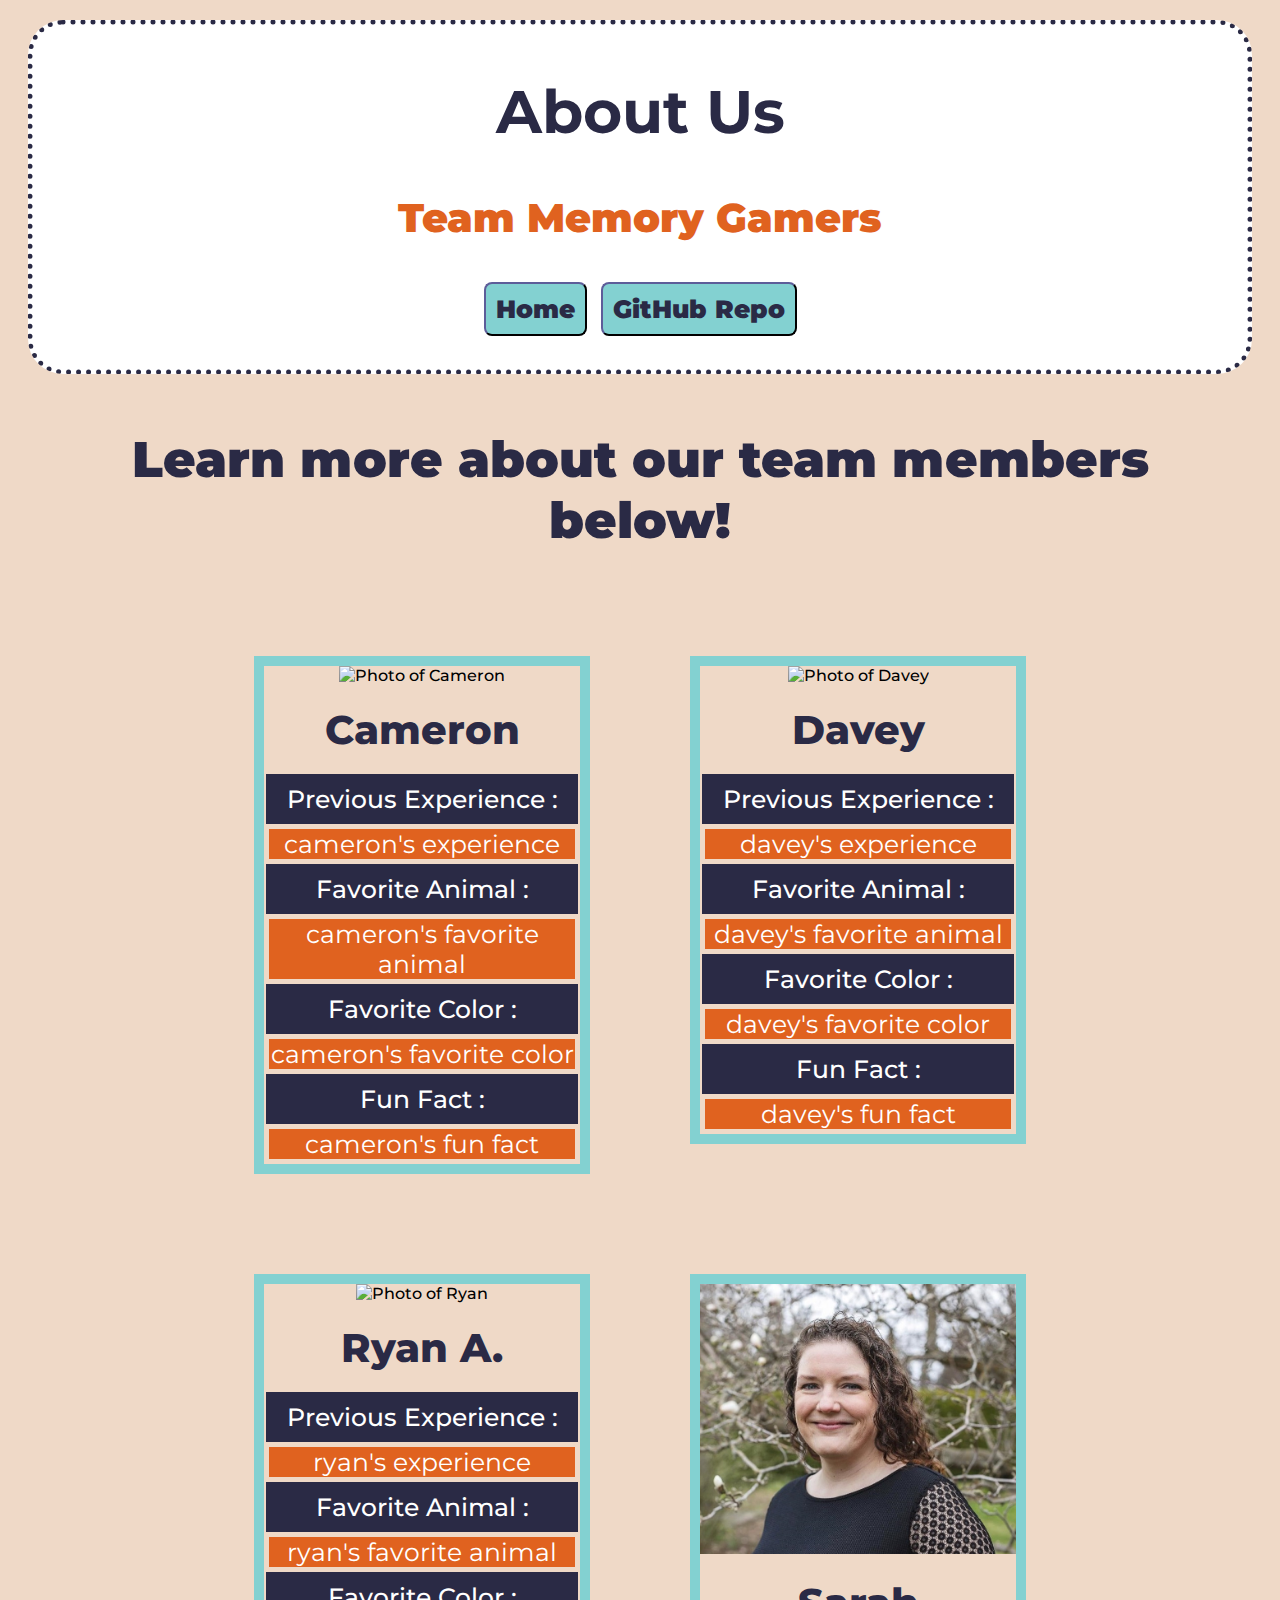
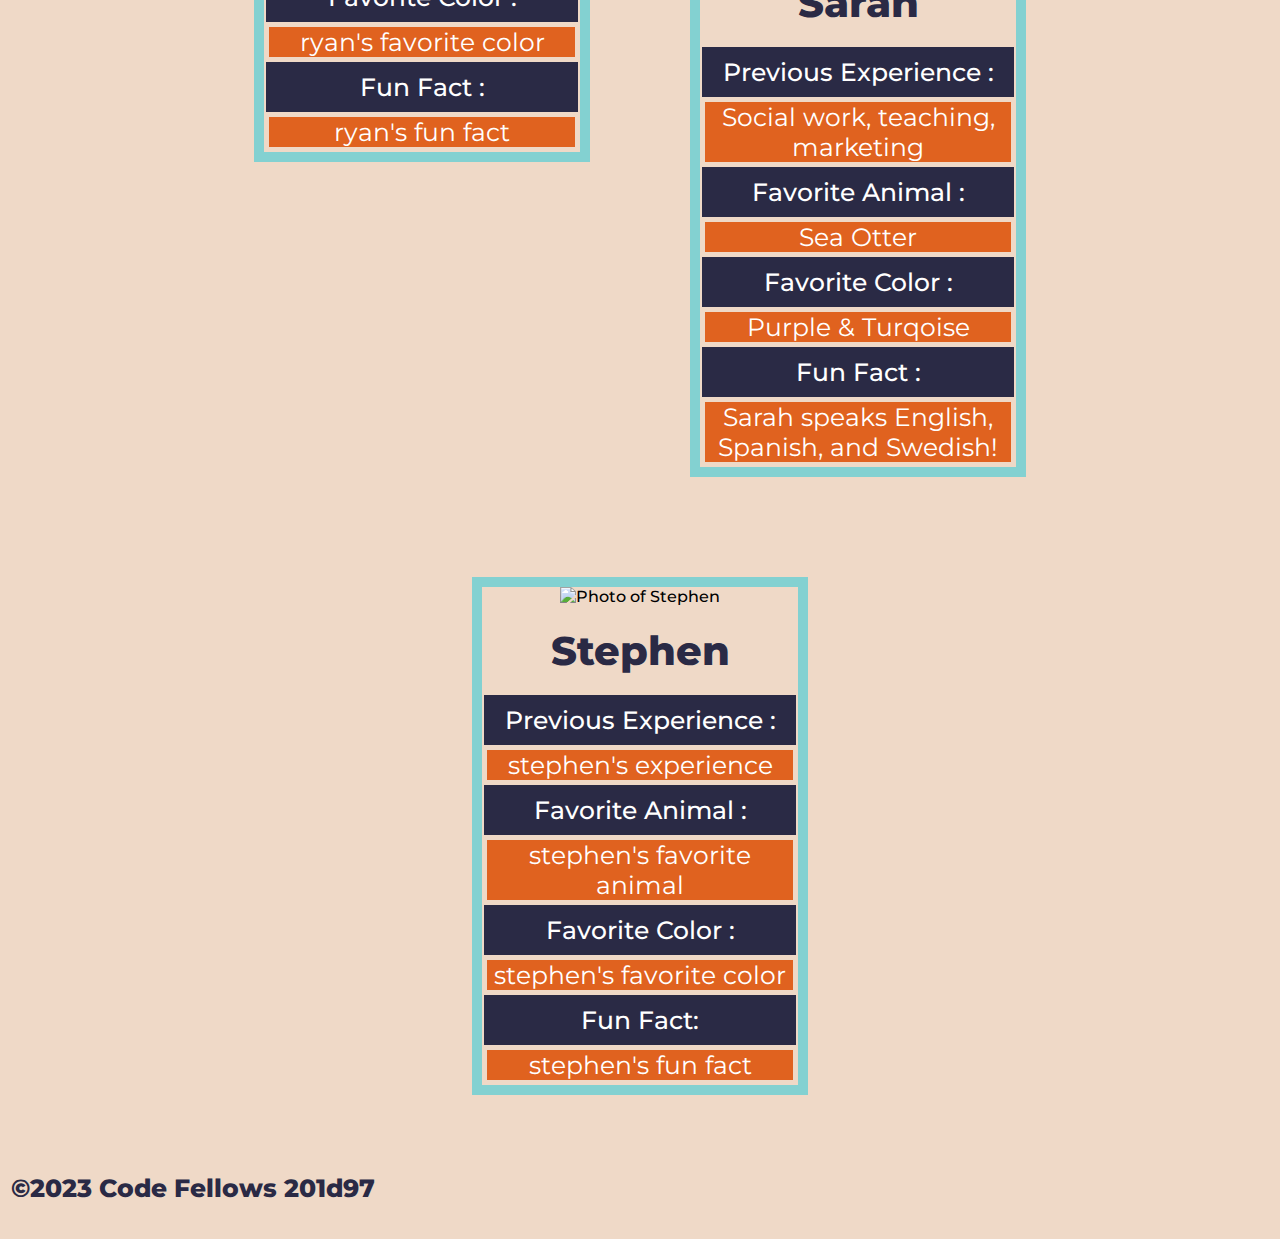
==== about-us.html @ 69524b31 "about us html and css" ====
<!DOCTYPE html>
<html lang="en">

<head>
  <meta charset="UTF-8">
  <meta http-equiv="X-UA-Compatible" content="IE=edge">
  <meta name="viewport" content="width=device-width, initial-scale=1.0">
  <title>About Us</title>
  <link rel="stylesheet" href="css/about-us.css">
<!-- ... Google Fonts below... -->
  <link rel="preconnect" href="https://fonts.googleapis.com">
  <link rel="preconnect" href="https://fonts.gstatic.com" crossorigin>
  <link href="https://fonts.googleapis.com/css2?family=Montserrat:wght@100&display=swap" rel="stylesheet">

  <link rel="preconnect" href="https://fonts.googleapis.com">
<link rel="preconnect" href="https://fonts.gstatic.com" crossorigin>
<link href="https://fonts.googleapis.com/css2?family=Montserrat:wght@500&display=swap" rel="stylesheet">
</head>

<body>

  <header>
    <h1>About Us</h1>
    <h2>Team Memory Gamers</h2>
    <nav>
      <a href="home.html"><button>Home</button></a>
      <a href="https://github.com/Memory-Gamers/memory-game"><button>GitHub Repo</button></a>
    </nav>
  </header>

  <main>
    <h2>Learn more about our team members below!</h2>

    <section class="TeamMembers">
      <div class="Cameron">
        <img src="Cameron.jpg" alt="Photo of Cameron"></img>
        <h6>Cameron</h6>
        <h5>Previous Experience :</h5>
        <p>cameron's experience</p>
        <h5>Favorite Animal :</h5>
        <p>cameron's favorite animal</p>
        <h5>Favorite Color :</h5>
        <p>cameron's favorite color</p>
        <h5>Fun Fact :</h5>
        <p>cameron's fun fact</p>
      </div>

      <div class="Davey">
        <img src="Davey.jpg" alt="Photo of Davey"></img>
        <h6>Davey</h6>
        <h5>Previous Experience :</h5>
        <p>davey's experience</p>
        <h5>Favorite Animal :</h5>
        <p>davey's favorite animal</p>
        <h5>Favorite Color :</h5>
        <p>davey's favorite color</p>
        <h5>Fun Fact :</h5>
        <p>davey's fun fact</p>
      </div>

      <div class="Ryan">
        <img src="Ryan.jpg" alt="Photo of Ryan"></img>
        <h6>Ryan A.</h6>
        <h5>Previous Experience :</h5>
        <p>ryan's experience</p>
        <h5>Favorite Animal :</h5>
        <p>ryan's favorite animal</p>
        <h5>Favorite Color :</h5>
        <p>ryan's favorite color</p>
        <h5>Fun Fact :</h5>
        <p>ryan's fun fact</p>
      </div>

      <div class="Sarah">
        <img src="Sarah.jpg"
          alt="Photo of Sarah.Sarah has pale skin and blue eyes and is smiling at the camera. She has long, curly brown hair and is wearingn a black long sleeve top. There's a sparsely flowering tree in the background."></img>
        <h6>Sarah</h6>
        <h5>Previous Experience :</h5>
        <p>Social work, teaching, marketing</p>
        <h5>Favorite Animal :</h5>
        <p>Sea Otter</p>
        <h5>Favorite Color :</h5>
        <p>Purple & Turqoise</p>
        <h5>Fun Fact :</h5>
        <p>Sarah speaks English, Spanish, and Swedish!</p>
      </div>

      <div class="Stephen">
        <img src="img/Stephen.jpg" alt="Photo of Stephen"></img>
        <h6>Stephen</h6>
        <h5>Previous Experience :</h5>
        <p>stephen's experience</p>
        <h5>Favorite Animal :</h5>
        <p>stephen's favorite animal</p>
        <h5>Favorite Color :</h5>
        <p>stephen's favorite color</p>
        <h5>Fun Fact: </h5>
        <p>stephen's fun fact</p>
      </div>

    </section>
  </main>

  <footer>
    <p>&copy;2023 Code Fellows 201d97</p>
  </footer>

</body>

</html>
---- css/about-us.css ----
* {
  font-family: 'Montserrat', sans-serif;

}


header {
  background-color: white;
  border-style: dotted;
  border-color: rgb(42, 42, 69);
  border-width: 5px;
  border-radius: 35px;
  margin: 20px;
  padding: 10px;
  text-align: center;
  color: rgb(42, 42, 69);
  font-size: 50px;
  font-weight: bolder;
}


header h2 {
  background-color: white;
  margin: 20px;
  font-size: 40px;
  font-weight: 900;
  color:hsl(21, 76%, 50%);
}


nav {
  margin: 20px;
  padding: 3px;
}

button {
  background-color: rgb(131, 209, 209);
  transition: .5s;
  border-radius: 8px;
  border-color: rgb(42, 42, 69);
  color: rgb(42, 42, 69);
  padding: 10px;
  font-size: 25px;
  font-weight: 1000;
}

button:hover {
  background-color: hsl(21, 76%, 50%);
  color: white;
}

h1 {
  text-align: center;
  font-weight: 700;
  font-size: 60px;
}

h2 {
  text-align: center;
  font-weight: 900;
  font-size: 50px;
  background-color: rgb(239, 217, 199);
  padding: 5px;
  margin: 50px;
  color: rgb(42, 42, 69);
}

h3 {
  font-weight: 700;
  font-size: 14px;
}

h5 {
  text-align: center;
  font-weight: 500;
  font-size: 25px;
  background-color: rgb(42, 42, 69);
  margin: 2px;
  color: white;
  padding: 10px;
}

h6 {
  text-align: center;
  font-weight: 800;
  font-size: 40px;
  /* background-color: rgb(42, 42, 69); */
  color: rgb(42, 42, 69);
  /* color: white; */
  margin: 10px;
  padding: 10px;
}


body {
  font-family: 'Montserrat', sans-serif;
  font-weight: 500;
  background-color: rgb(239, 217, 199);
}

.TeamMembers {
  display: flex;
  flex-wrap: wrap;
  justify-content: center;
  text-align: center;
  font-family: 'Montserrat', sans-serif;
}

.TeamMembers div {
  width: 25%;
  height: 25%;
  margin: 50px;
  border-style: solid;

  border-width: 10px;
  border-color: rgb(131, 209, 209);
  text-align: center;
}

.TeamMembers div:hover {
  transform: scale(1.02);
  transition: .5s;
}

.TeamMembers div img {
  width: 100%;
  max-width: 100%;
  height: fit-content;
}

.TeamMembers div p {
  font-size: 25px;
  font-weight: 400;
  text-align: center;
  background-color: hsl(21, 76%, 50%);
  color: white;
  margin: 5px;
}

footer {
  background-color: dark rgb(42, 42, 69);
  padding: 3px;
  font-size: 25px;
  font-weight: 800;
  text-align: left;
  color: rgb(42, 42, 69);
}
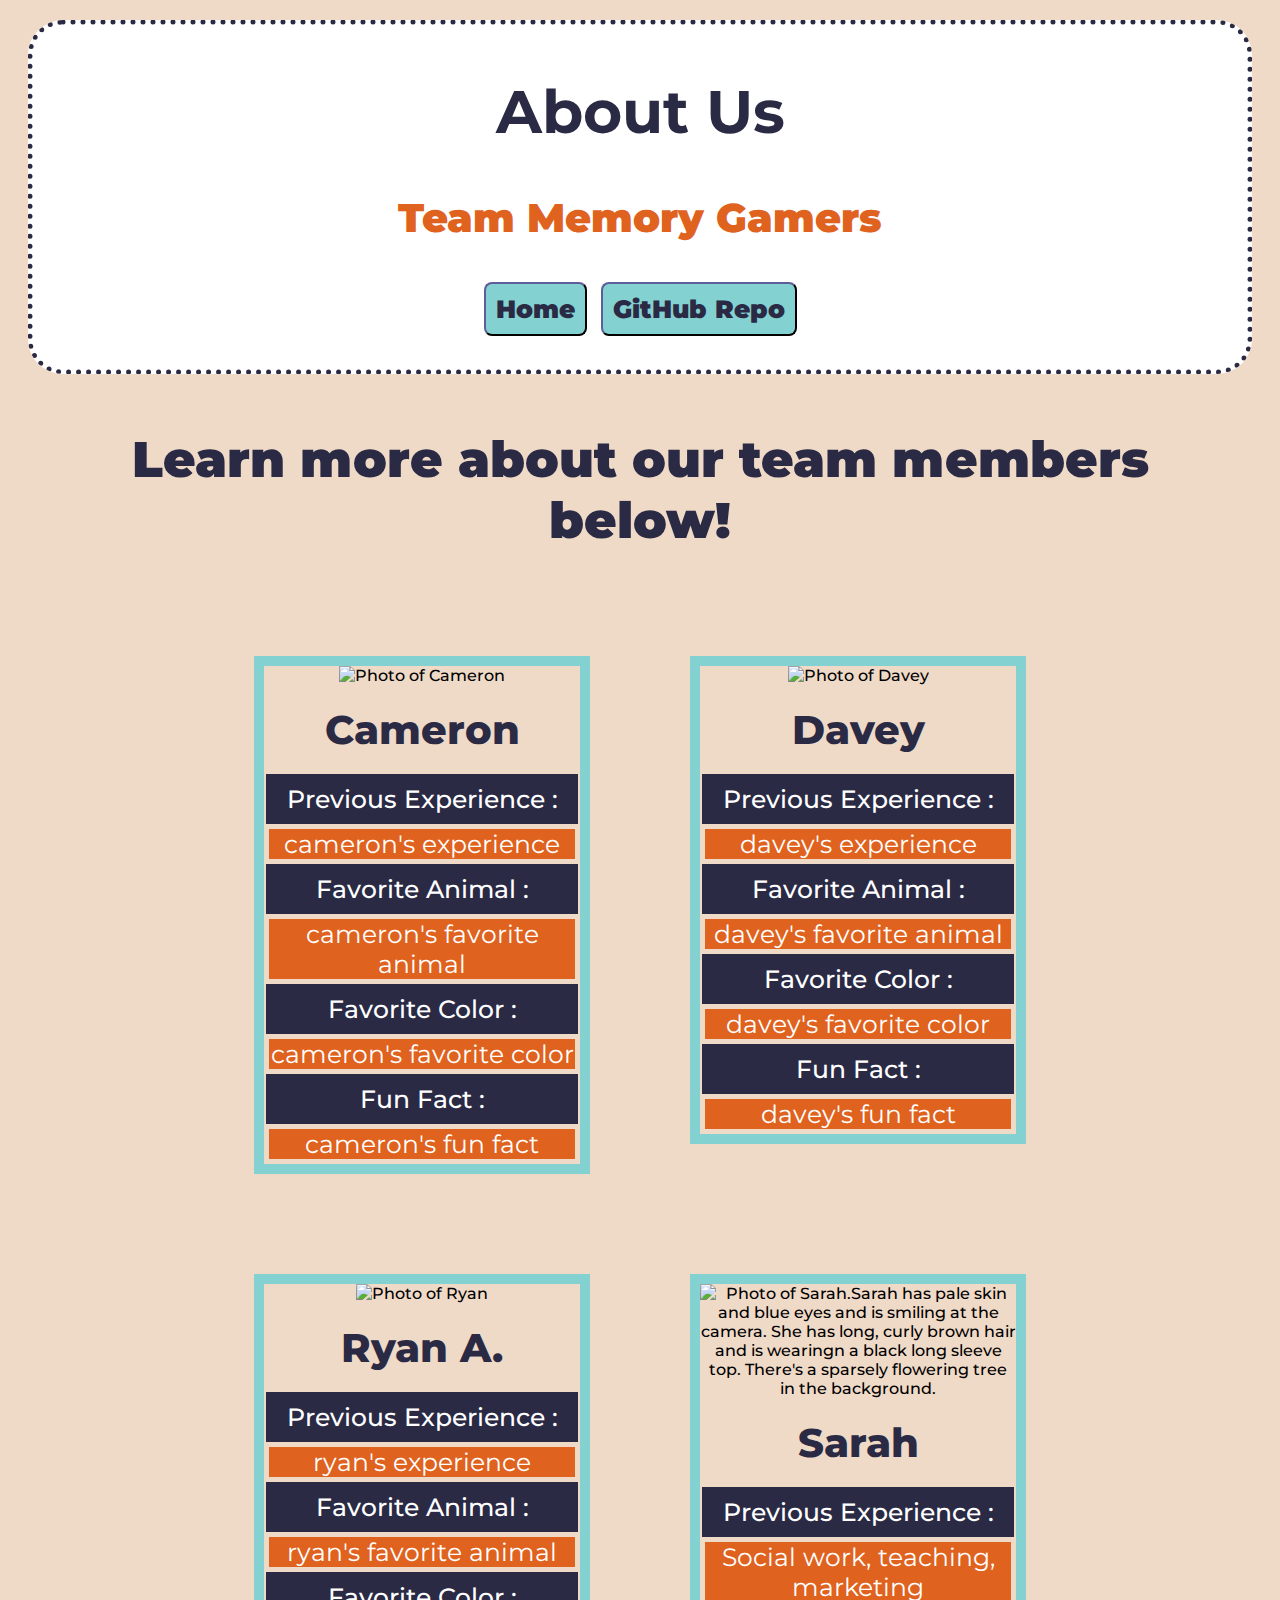
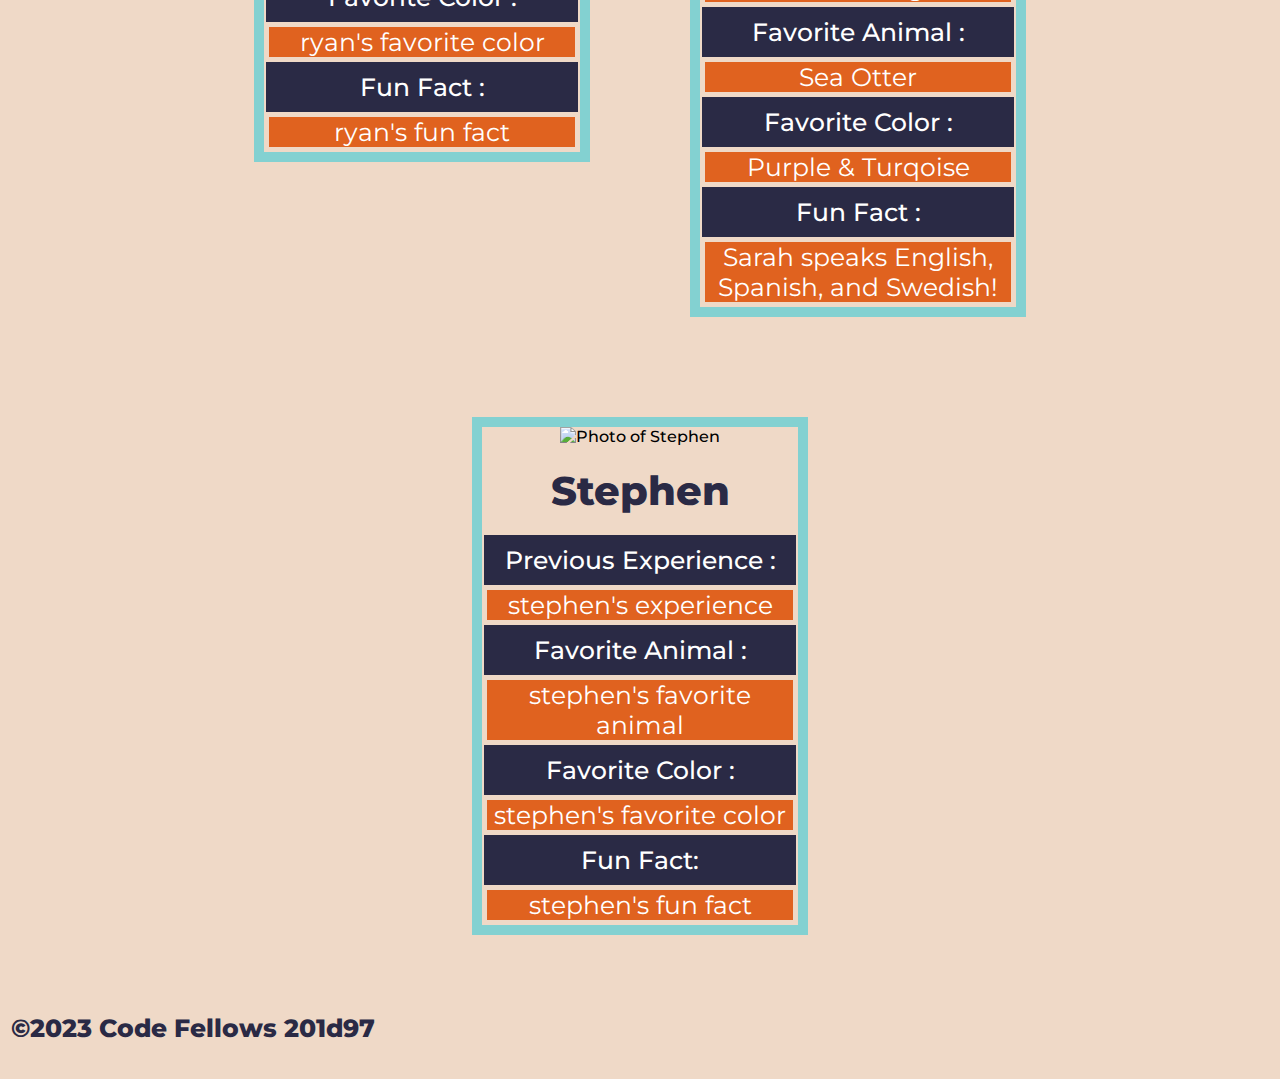
==== commit 01245a90: "save in prep for git event" ====
--- a/about-us.html
+++ b/about-us.html
@@ -33,7 +33,7 @@
 
     <section class="TeamMembers">
       <div class="Cameron">
-        <img src="Cameron.jpg" alt="Photo of Cameron"></img>
+        <img src="img/Cameron.png" alt="Photo of Cameron"></img>
         <h6>Cameron</h6>
         <h5>Previous Experience :</h5>
         <p>cameron's experience</p>
@@ -46,7 +46,7 @@
       </div>
 
       <div class="Davey">
-        <img src="Davey.jpg" alt="Photo of Davey"></img>
+        <img src="Davey.png" alt="Photo of Davey"></img>
         <h6>Davey</h6>
         <h5>Previous Experience :</h5>
         <p>davey's experience</p>
@@ -59,7 +59,7 @@
       </div>
 
       <div class="Ryan">
-        <img src="Ryan.jpg" alt="Photo of Ryan"></img>
+        <img src="Ryan.png" alt="Photo of Ryan"></img>
         <h6>Ryan A.</h6>
         <h5>Previous Experience :</h5>
         <p>ryan's experience</p>
@@ -86,7 +86,7 @@
       </div>
 
       <div class="Stephen">
-        <img src="img/Stephen.jpg" alt="Photo of Stephen"></img>
+        <img src="img/Stephen.png" alt="Photo of Stephen"></img>
         <h6>Stephen</h6>
         <h5>Previous Experience :</h5>
         <p>stephen's experience</p>
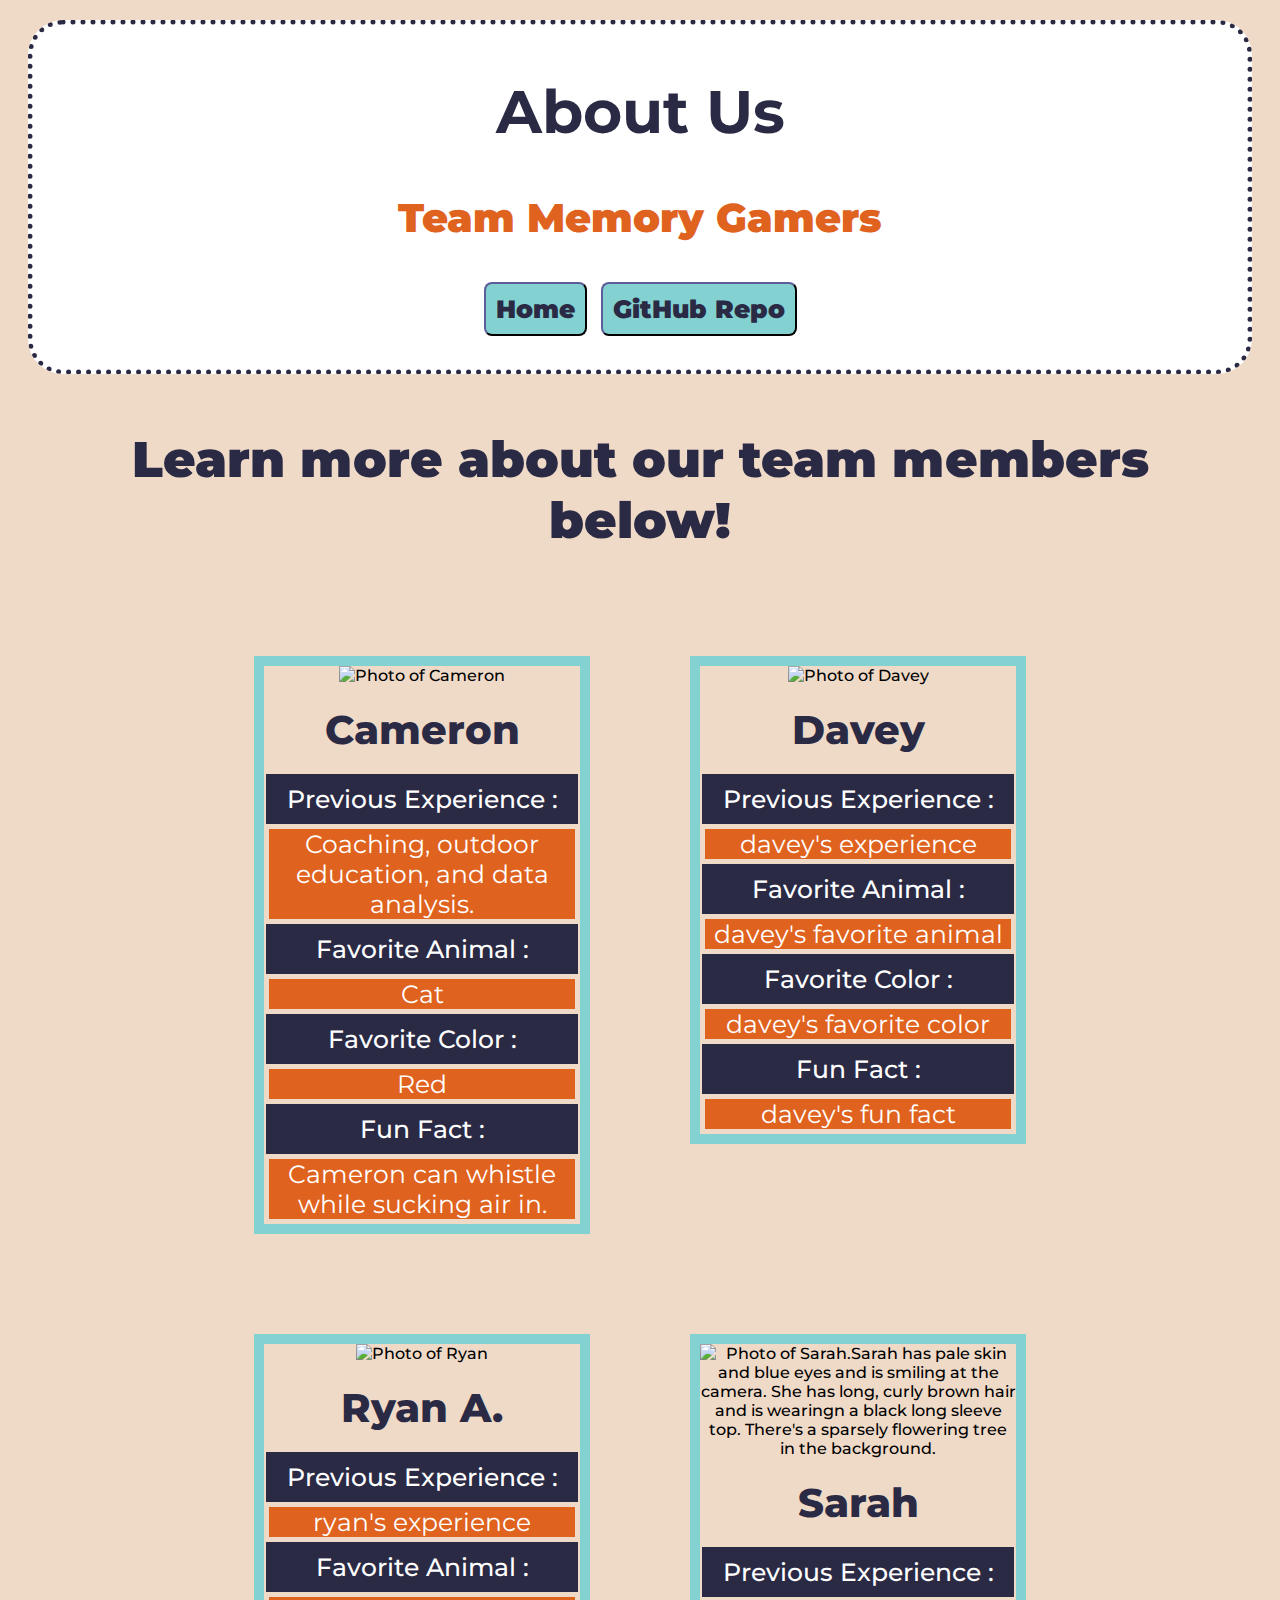
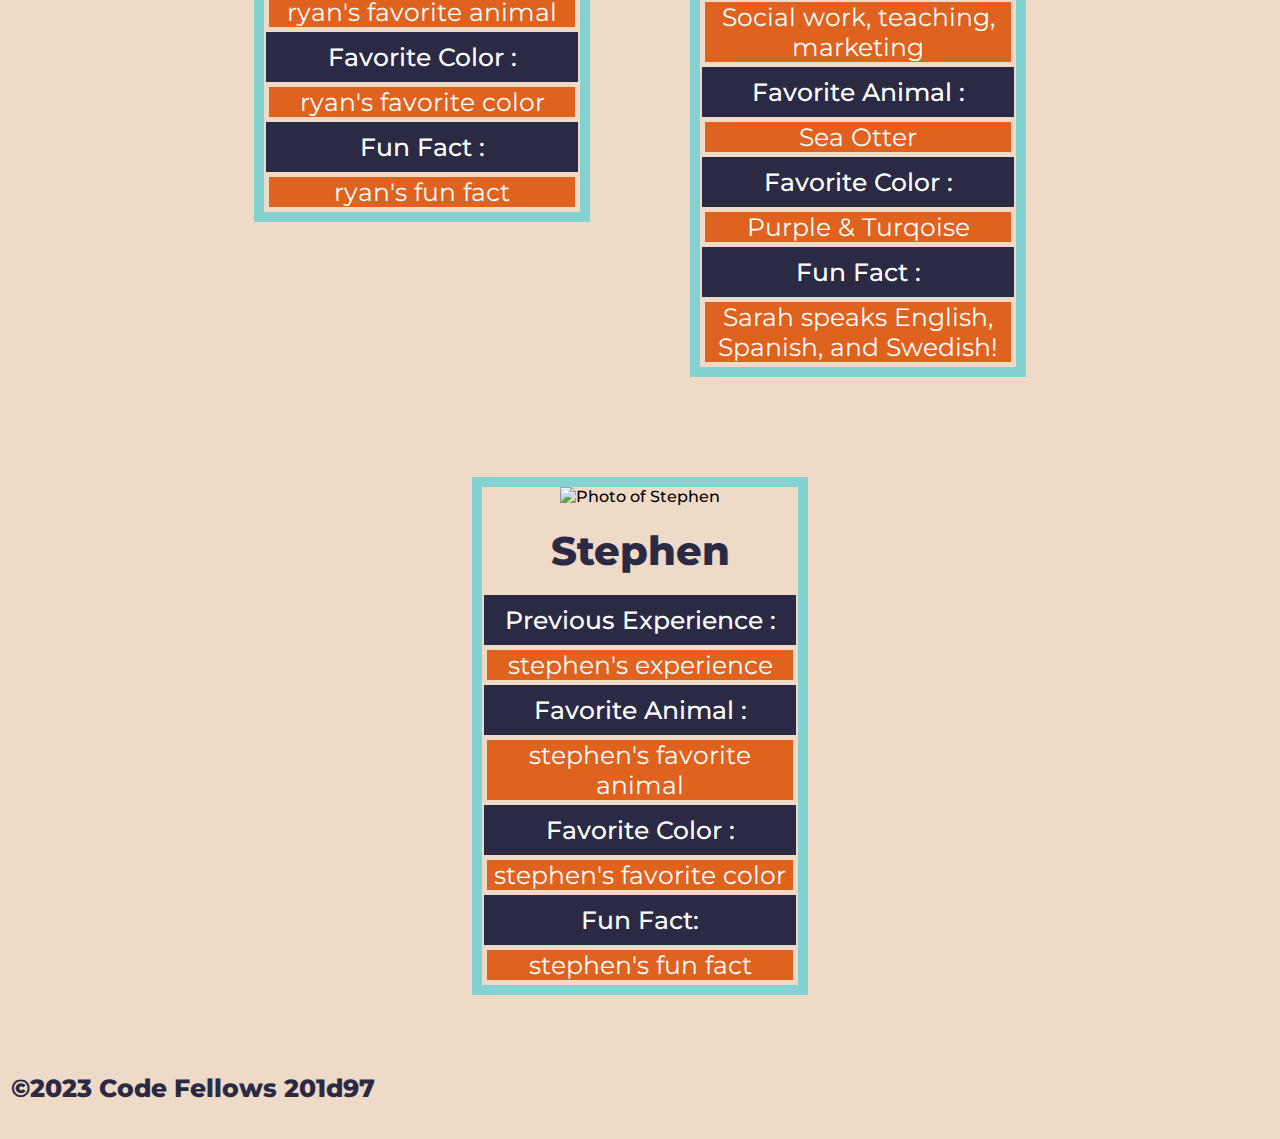
==== commit ad6e52d5: "Merge branch 'staging' into ryancamhomecontentjs" ====
--- a/about-us.html
+++ b/about-us.html
@@ -36,13 +36,13 @@
         <img src="img/Cameron.png" alt="Photo of Cameron"></img>
         <h6>Cameron</h6>
         <h5>Previous Experience :</h5>
-        <p>cameron's experience</p>
+        <p>Coaching, outdoor education, and data analysis.</p>
         <h5>Favorite Animal :</h5>
-        <p>cameron's favorite animal</p>
+        <p>Cat</p>
         <h5>Favorite Color :</h5>
-        <p>cameron's favorite color</p>
+        <p>Red</p>
         <h5>Fun Fact :</h5>
-        <p>cameron's fun fact</p>
+        <p>Cameron can whistle while sucking air in.</p>
       </div>
 
       <div class="Davey">
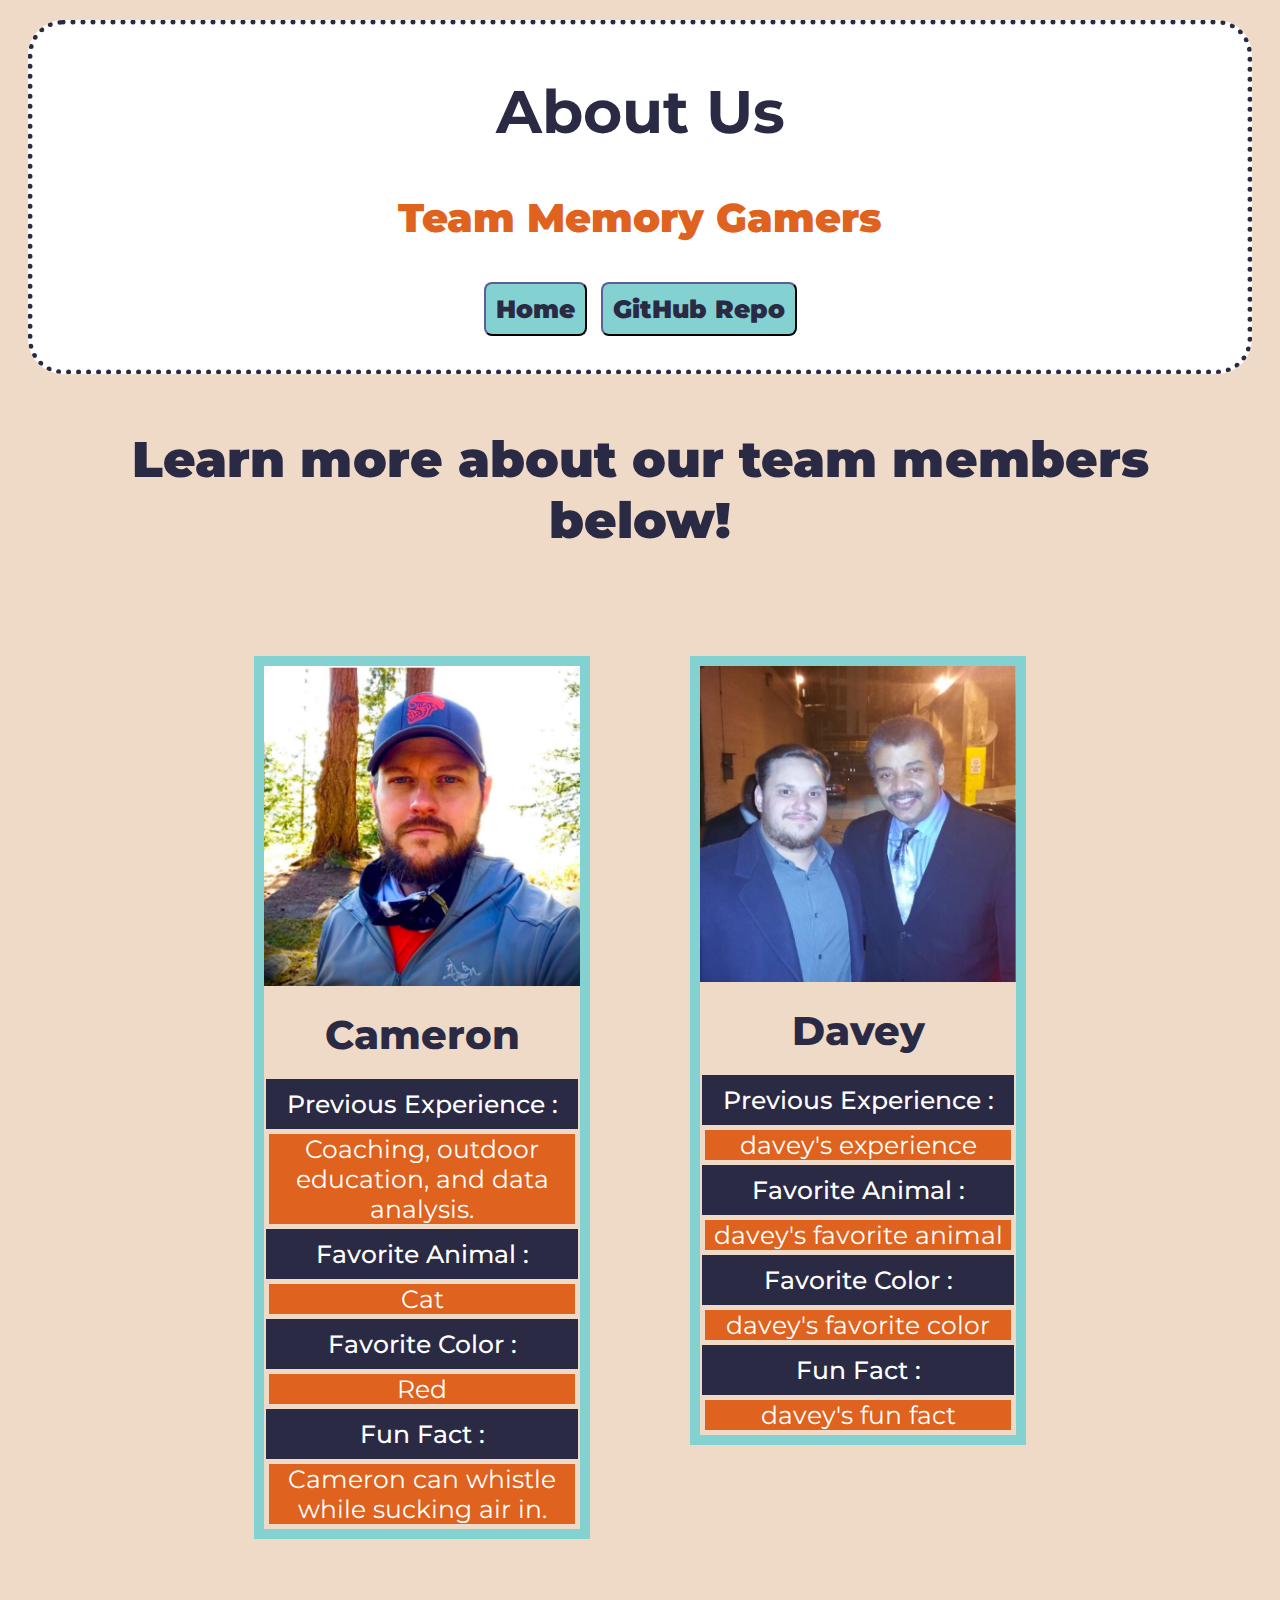
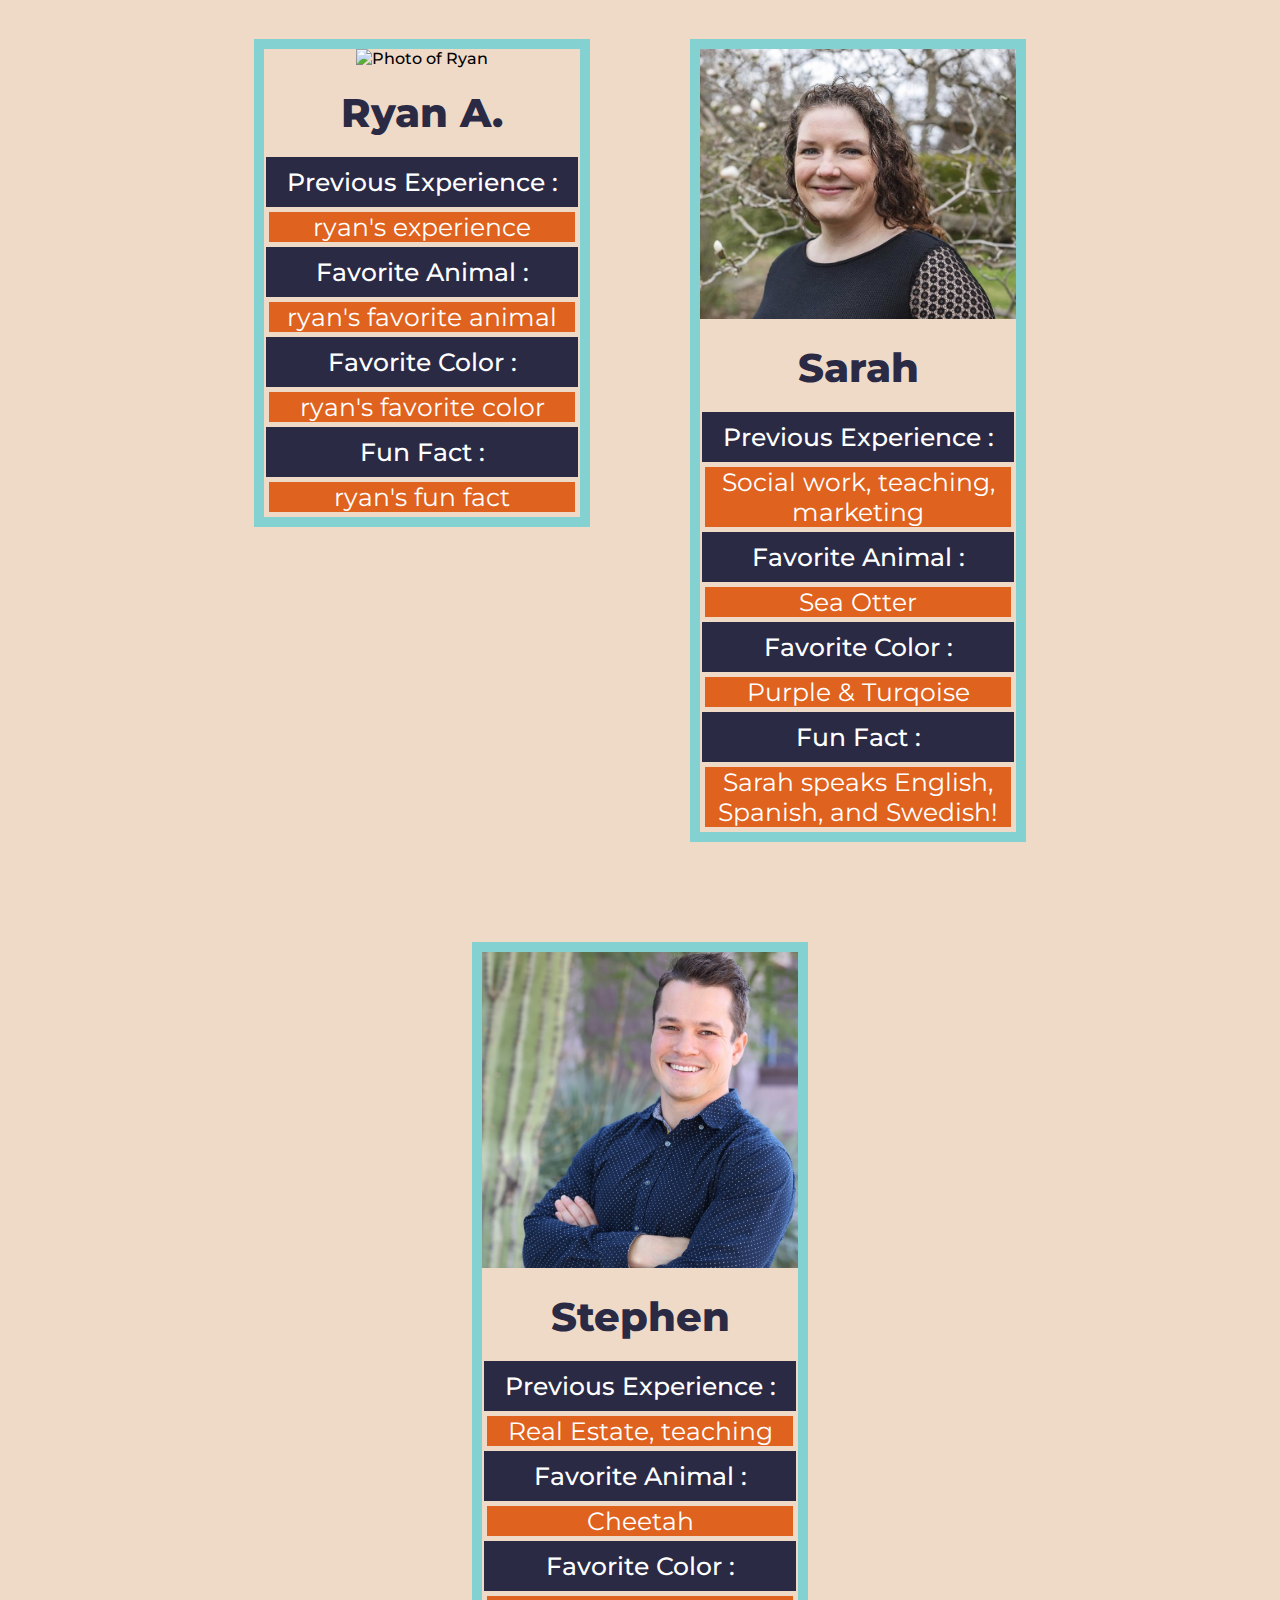
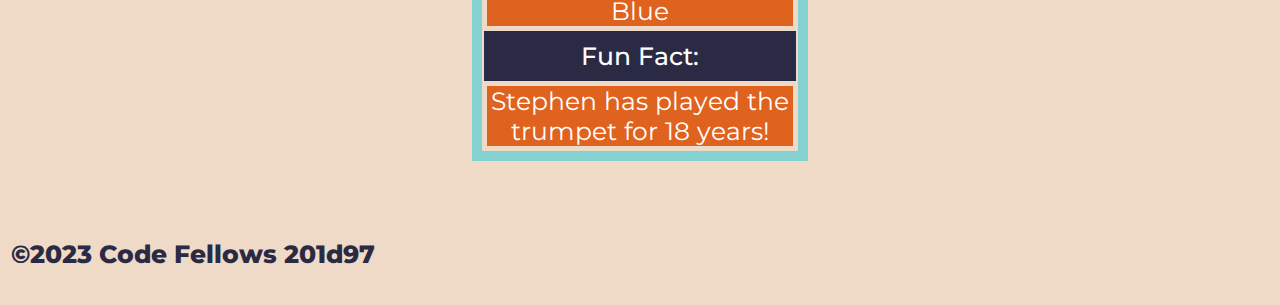
==== commit cf0d8fd4: "add photos to about us, align all the html and css pages so they're consistent" ====
--- a/about-us.html
+++ b/about-us.html
@@ -23,7 +23,7 @@
     <h1>About Us</h1>
     <h2>Team Memory Gamers</h2>
     <nav>
-      <a href="home.html"><button>Home</button></a>
+      <a href="index.html"><button>Home</button></a>
       <a href="https://github.com/Memory-Gamers/memory-game"><button>GitHub Repo</button></a>
     </nav>
   </header>
@@ -46,7 +46,7 @@
       </div>
 
       <div class="Davey">
-        <img src="Davey.png" alt="Photo of Davey"></img>
+        <img src="img/Davey.png" alt="Photo of Davey"></img>
         <h6>Davey</h6>
         <h5>Previous Experience :</h5>
         <p>davey's experience</p>
@@ -59,7 +59,7 @@
       </div>
 
       <div class="Ryan">
-        <img src="Ryan.png" alt="Photo of Ryan"></img>
+        <img src="img/Ryan.png" alt="Photo of Ryan"></img>
         <h6>Ryan A.</h6>
         <h5>Previous Experience :</h5>
         <p>ryan's experience</p>
@@ -72,7 +72,7 @@
       </div>
 
       <div class="Sarah">
-        <img src="Sarah.jpg"
+        <img src="img/Sarah.jpg"
           alt="Photo of Sarah.Sarah has pale skin and blue eyes and is smiling at the camera. She has long, curly brown hair and is wearingn a black long sleeve top. There's a sparsely flowering tree in the background."></img>
         <h6>Sarah</h6>
         <h5>Previous Experience :</h5>
@@ -86,16 +86,16 @@
       </div>
 
       <div class="Stephen">
-        <img src="img/Stephen.png" alt="Photo of Stephen"></img>
+        <img src="img/Stephen.jpeg" alt="Photo of Stephen"></img>
         <h6>Stephen</h6>
         <h5>Previous Experience :</h5>
-        <p>stephen's experience</p>
+        <p>Real Estate, teaching</p>
         <h5>Favorite Animal :</h5>
-        <p>stephen's favorite animal</p>
+        <p>Cheetah</p>
         <h5>Favorite Color :</h5>
-        <p>stephen's favorite color</p>
+        <p>Blue</p>
         <h5>Fun Fact: </h5>
-        <p>stephen's fun fact</p>
+        <p>Stephen has played the trumpet for 18 years!</p>
       </div>
 
     </section>
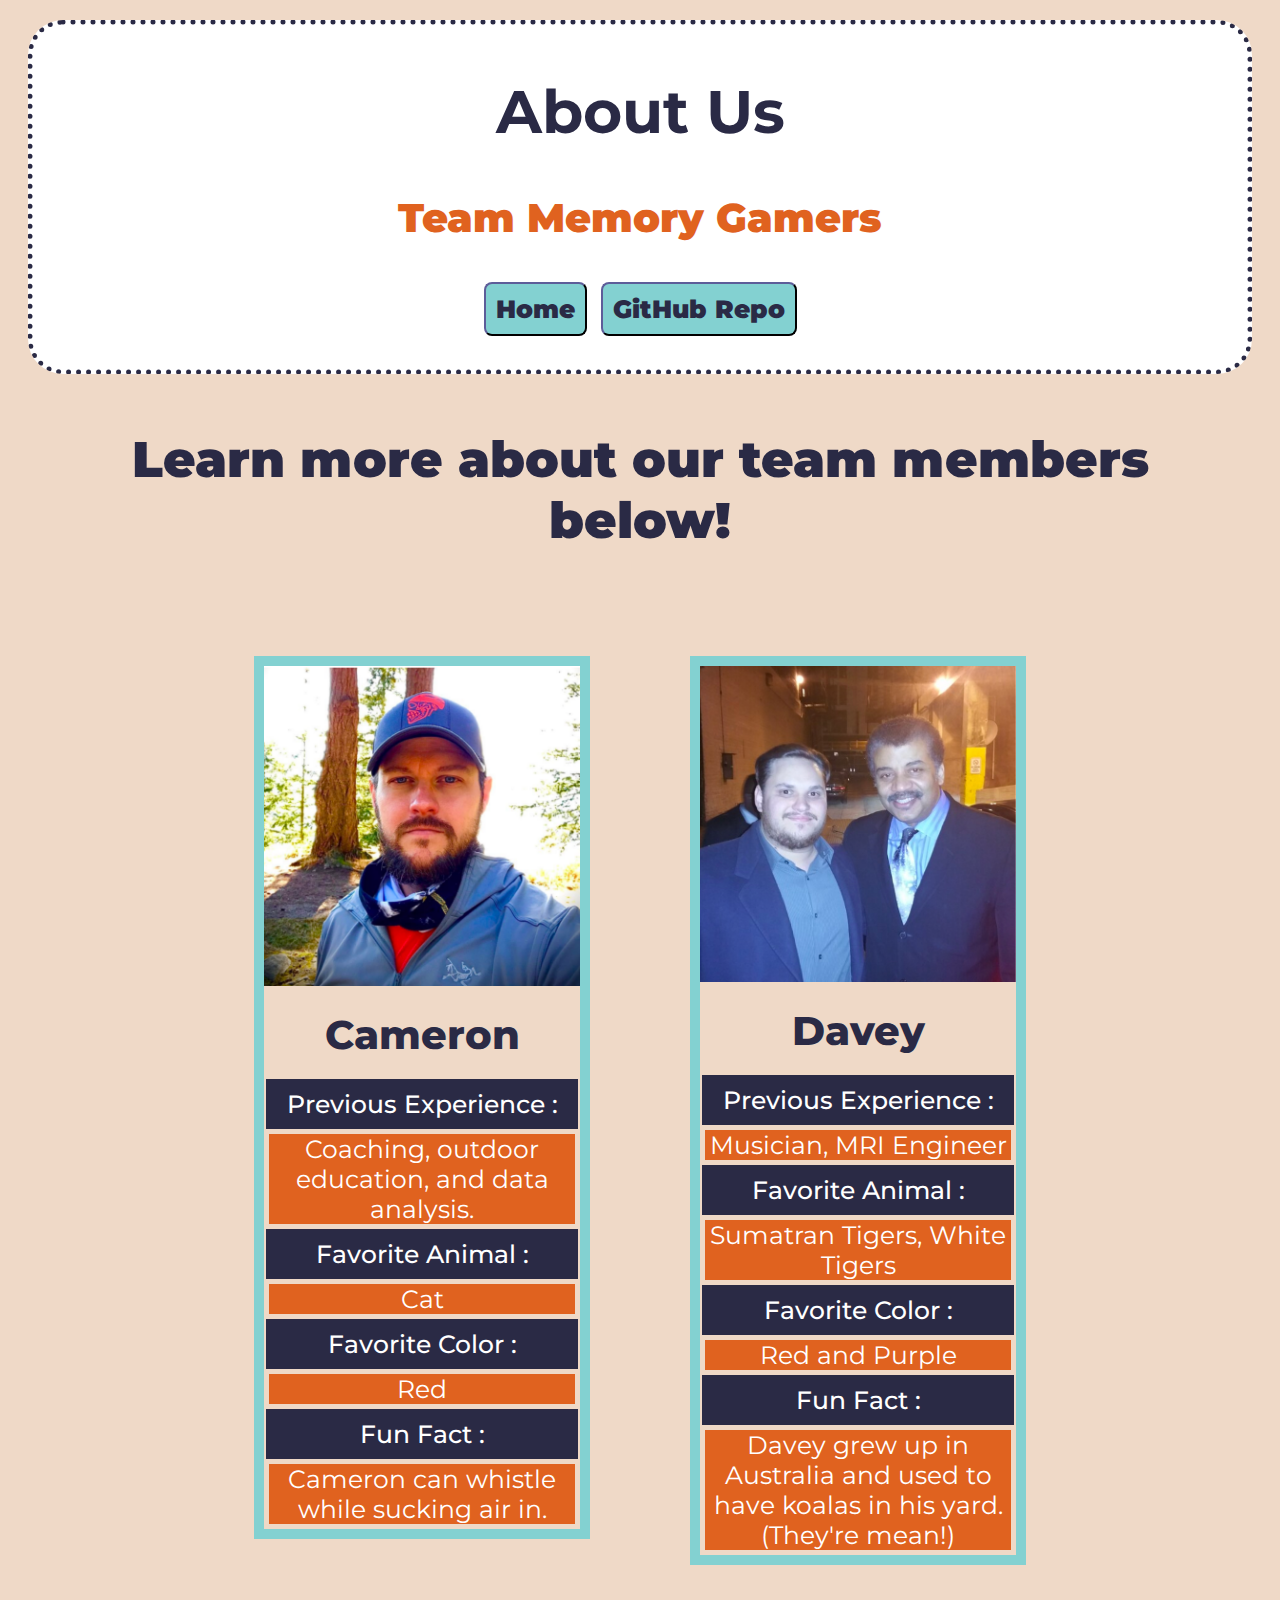
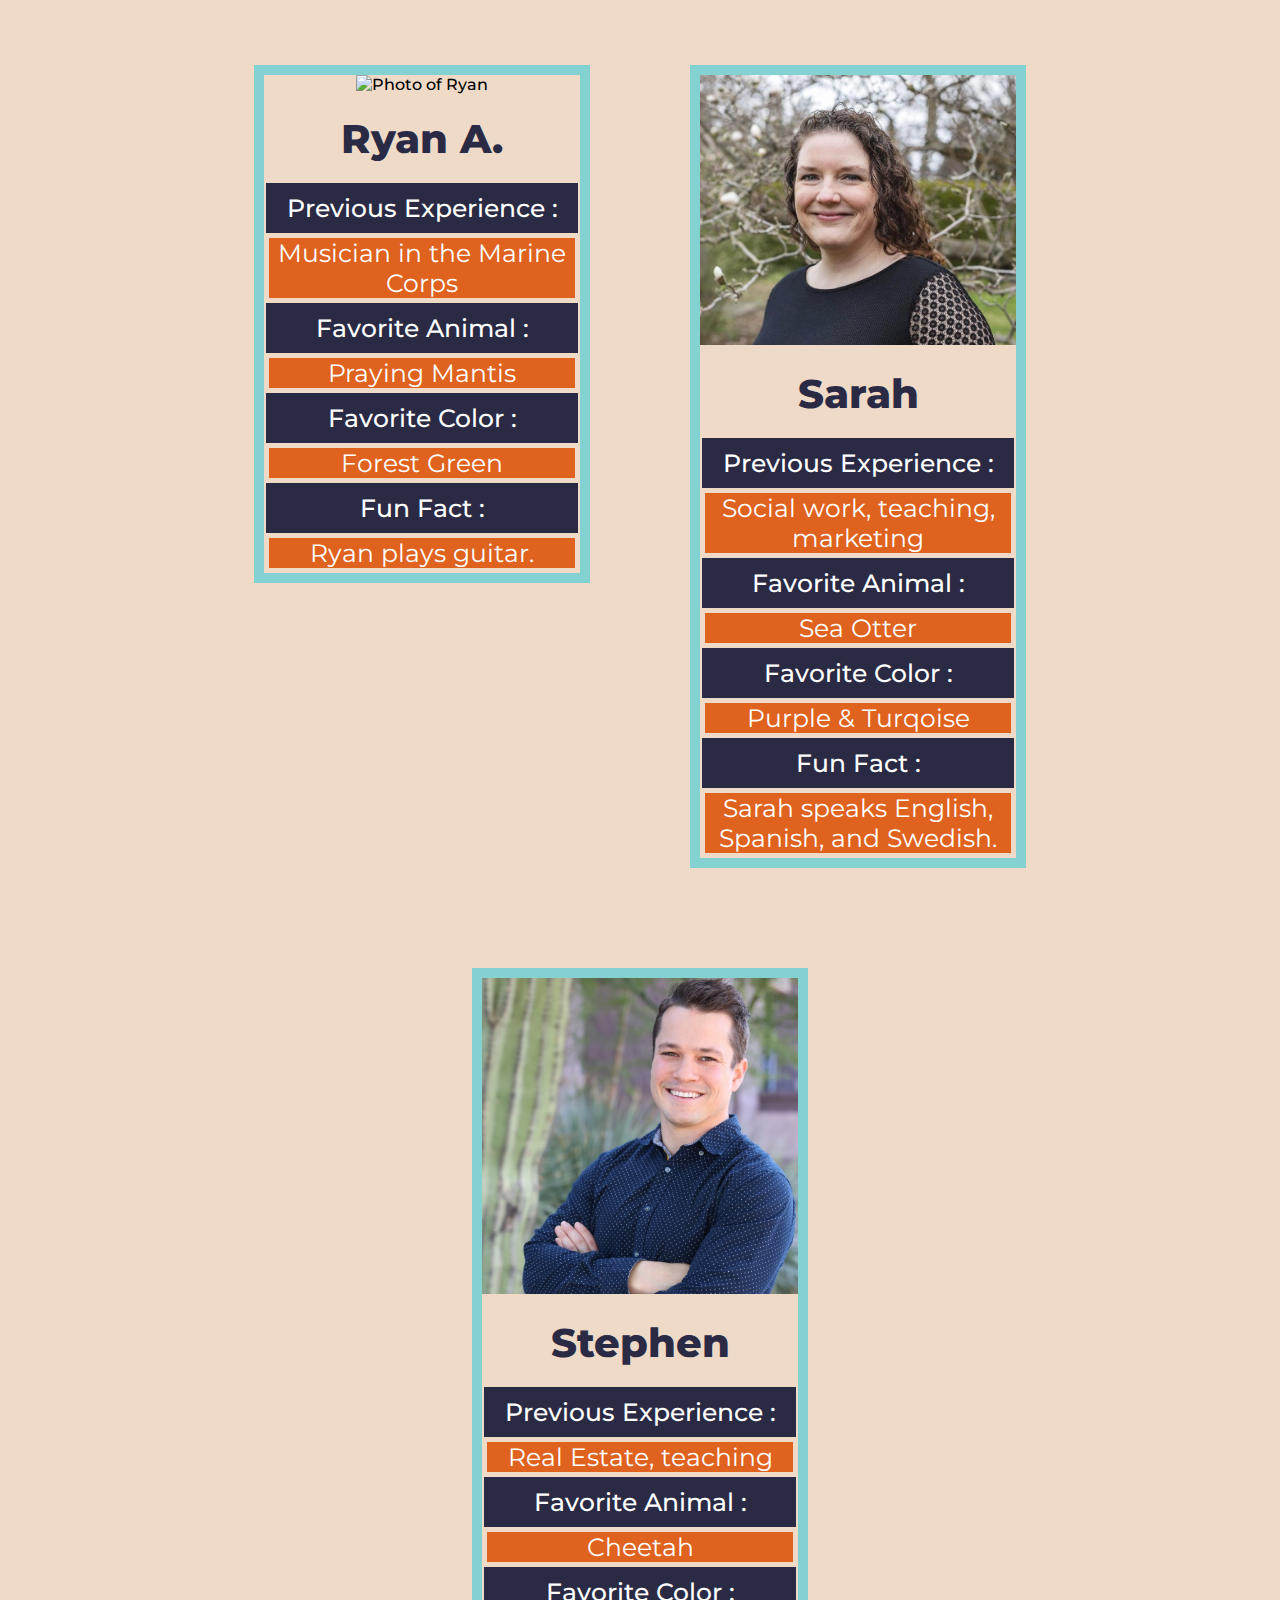
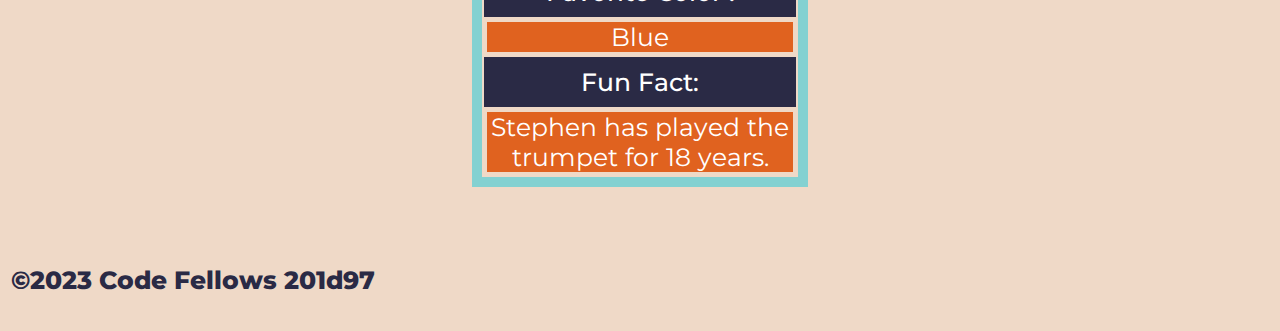
==== commit e98e92f2: "final update to about us page" ====
--- a/about-us.html
+++ b/about-us.html
@@ -49,26 +49,26 @@
         <img src="img/Davey.png" alt="Photo of Davey"></img>
         <h6>Davey</h6>
         <h5>Previous Experience :</h5>
-        <p>davey's experience</p>
+        <p>Musician, MRI Engineer</p>
         <h5>Favorite Animal :</h5>
-        <p>davey's favorite animal</p>
+        <p>Sumatran Tigers, White Tigers</p>
         <h5>Favorite Color :</h5>
-        <p>davey's favorite color</p>
+        <p>Red and Purple</p>
         <h5>Fun Fact :</h5>
-        <p>davey's fun fact</p>
+        <p>Davey grew up in Australia and used to have koalas in his yard. (They're mean!)</p>
       </div>
 
       <div class="Ryan">
         <img src="img/Ryan.png" alt="Photo of Ryan"></img>
         <h6>Ryan A.</h6>
         <h5>Previous Experience :</h5>
-        <p>ryan's experience</p>
+        <p>Musician in the Marine Corps</p>
         <h5>Favorite Animal :</h5>
-        <p>ryan's favorite animal</p>
+        <p>Praying Mantis</p>
         <h5>Favorite Color :</h5>
-        <p>ryan's favorite color</p>
+        <p>Forest Green</p>
         <h5>Fun Fact :</h5>
-        <p>ryan's fun fact</p>
+        <p>Ryan plays guitar.</p>
       </div>
 
       <div class="Sarah">
@@ -82,7 +82,7 @@
         <h5>Favorite Color :</h5>
         <p>Purple & Turqoise</p>
         <h5>Fun Fact :</h5>
-        <p>Sarah speaks English, Spanish, and Swedish!</p>
+        <p>Sarah speaks English, Spanish, and Swedish.</p>
       </div>
 
       <div class="Stephen">
@@ -95,7 +95,7 @@
         <h5>Favorite Color :</h5>
         <p>Blue</p>
         <h5>Fun Fact: </h5>
-        <p>Stephen has played the trumpet for 18 years!</p>
+        <p>Stephen has played the trumpet for 18 years.</p>
       </div>
 
     </section>
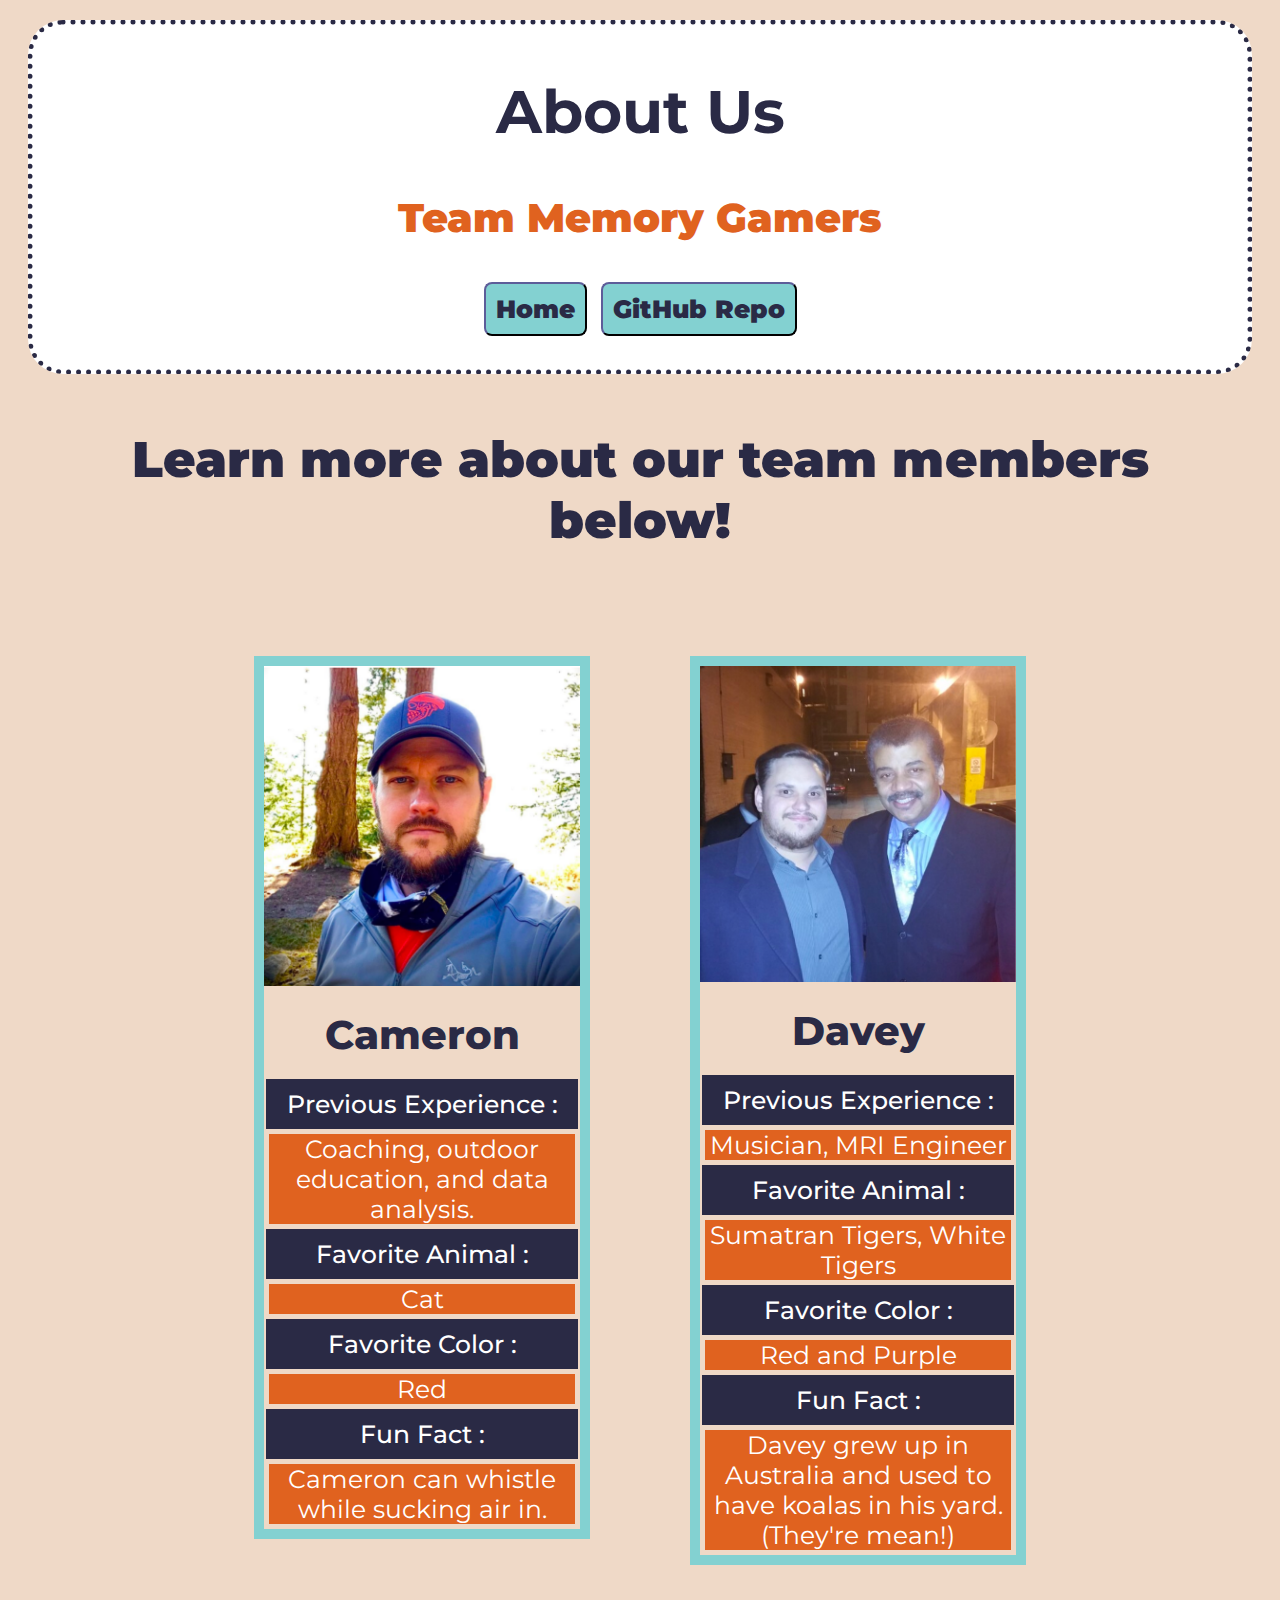
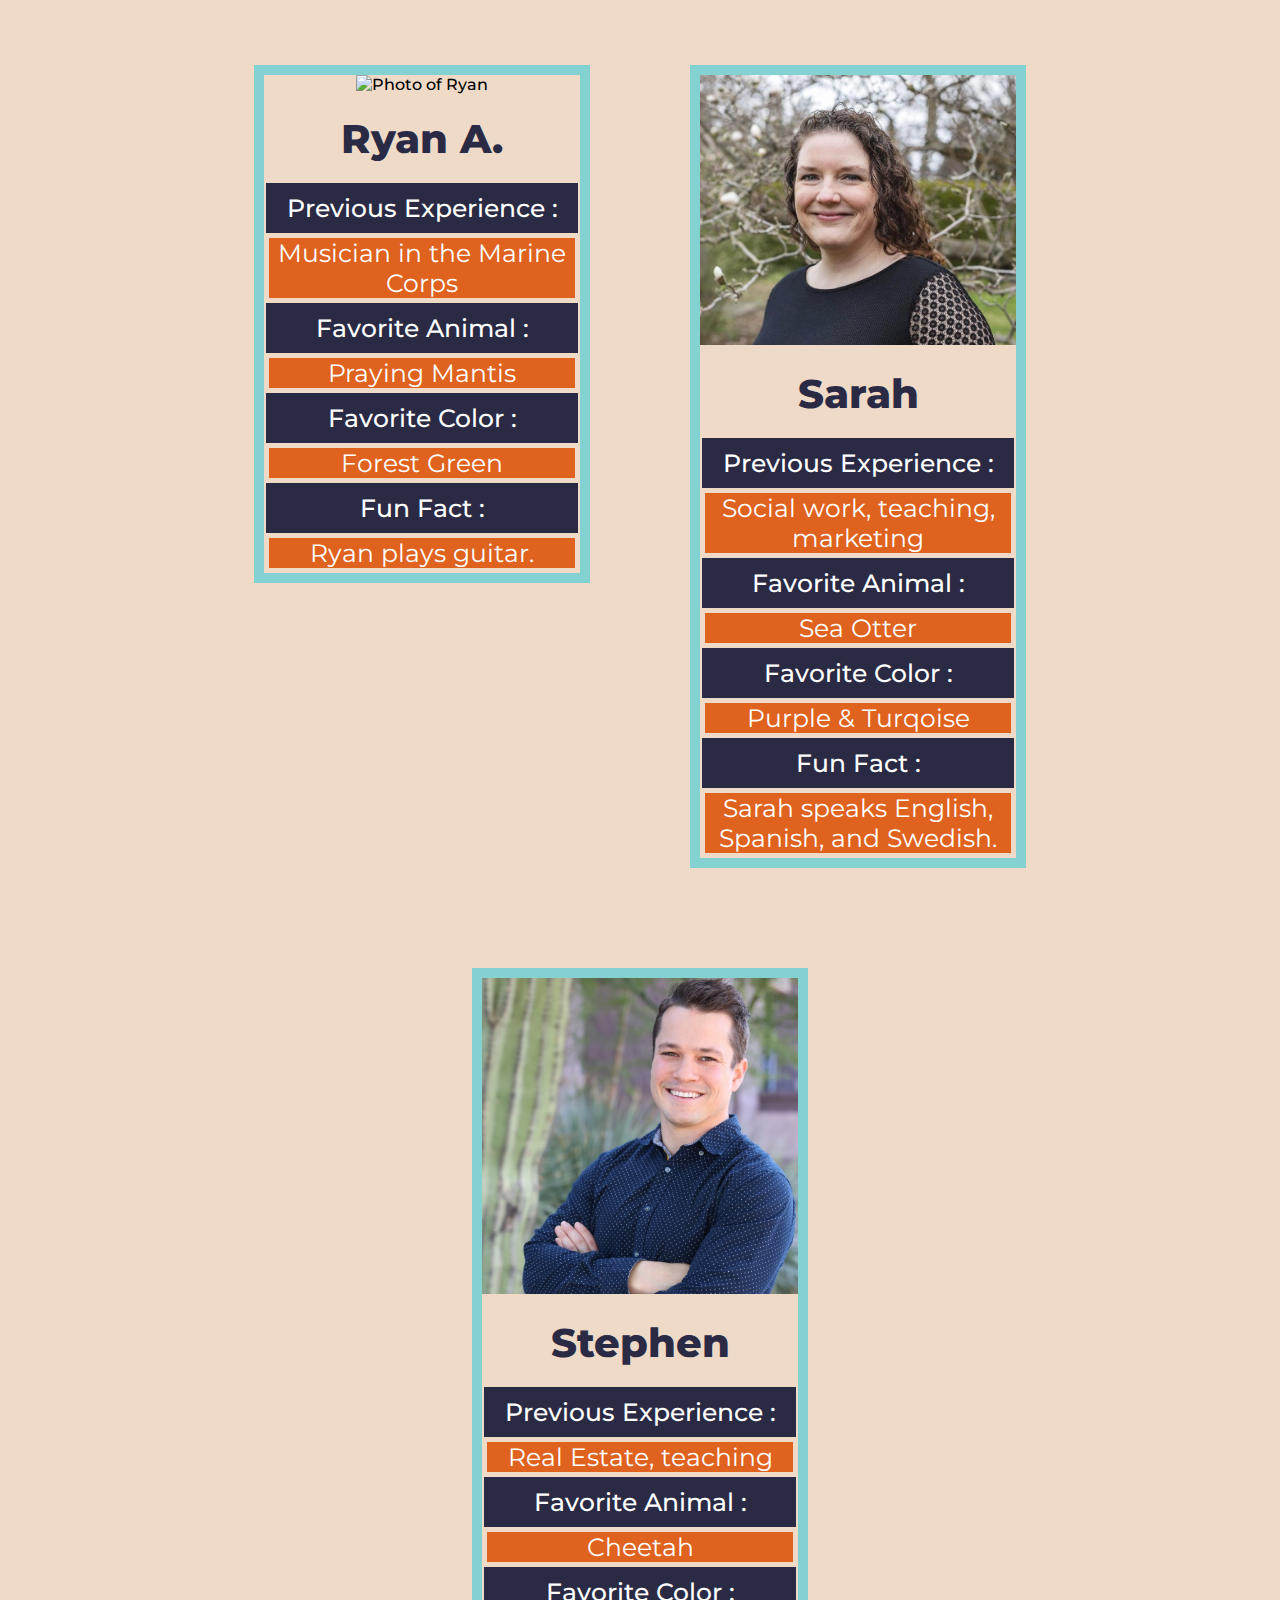
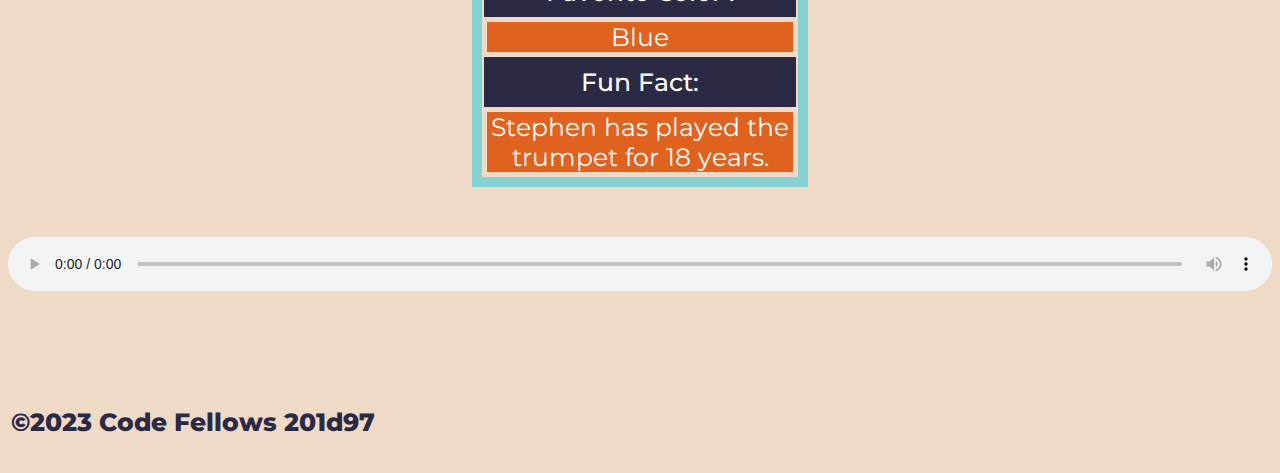
==== commit 9bf64886: "added background music & CSS Images"" ====
--- a/about-us.html
+++ b/about-us.html
@@ -15,6 +15,7 @@
   <link rel="preconnect" href="https://fonts.googleapis.com">
 <link rel="preconnect" href="https://fonts.gstatic.com" crossorigin>
 <link href="https://fonts.googleapis.com/css2?family=Montserrat:wght@500&display=swap" rel="stylesheet">
+<script src="js/audio.js"></script>
 </head>
 
 <body>
@@ -98,9 +99,87 @@
         <p>Stephen has played the trumpet for 18 years.</p>
       </div>
 
+      
     </section>
   </main>
-
+  
+  <div class="container-audio">
+    <audio id="audio-controller" controls loop autoplay >
+               <source src="AUDIO/Quazar Wave CLIP.wav" type="audio/wav">
+               Your browser does not Support the audio Tag
+           </audio>
+</div>
+<div class="container-audio">
+    <div class="colum1">
+        <div class="row"></div>
+    </div>
+    <div class="colum1">
+        <div class="row"></div>
+    </div>
+    <div class="colum1">
+        <div class="row"></div>
+    </div>
+    <div class="colum1">
+        <div class="row"></div>
+    </div>
+    <div class="colum1">
+        <div class="row"></div>
+    </div>
+    <div class="colum1">
+        <div class="row"></div>
+    </div>
+    <div class="colum1">
+        <div class="row"></div>
+    </div>
+    <div class="colum1">
+        <div class="row"></div>
+    </div>
+    <div class="colum1">
+        <div class="row"></div>
+    </div>
+    <div class="colum1">
+        <div class="row"></div>
+    </div>
+    <div class="colum1">
+        <div class="row"></div>
+    </div>
+    <div class="colum1">
+        <div class="row"></div>
+    </div>
+    <div class="colum1">
+        <div class="row"></div>
+    </div>
+    <div class="colum1">
+        <div class="row"></div>
+    </div>
+    <div class="colum1">
+        <div class="row"></div>
+    </div>
+    <div class="colum1">
+        <div class="row"></div>
+    </div>
+    <div class="colum1">
+        <div class="row"></div>
+    </div>
+    <div class="colum1">
+        <div class="row"></div>
+    </div>
+    <div class="colum1">
+        <div class="row"></div>
+    </div>
+    <div class="colum1">
+        <div class="row"></div>
+    </div>
+    <div class="colum1">
+        <div class="row"></div>
+    </div>
+    <div class="colum1">
+        <div class="row"></div>
+    </div>
+    <div class="colum1">
+        <div class="row"></div>
+    </div>
+</div>
   <footer>
     <p>&copy;2023 Code Fellows 201d97</p>
   </footer>
--- a/css/about-us.css
+++ b/css/about-us.css
@@ -137,6 +137,272 @@
   margin: 5px;
 }
 
+
+Audio Player CSS
+.container-audio {
+  width: 66%;
+  height: auto;
+  padding: 20px;
+  border-radius: 5px;
+  background-color: #eee;
+  color: #444;
+  margin: 20px auto;
+  overflow: hidden;
+}
+audio {
+width:100%;
+}
+audio:nth-child(2), audio:nth-child(4), audio:nth-child(6) {
+  margin: 0;
+}
+.container-audio .colum1 {
+  width: 23px;
+  height: 5em;
+  border-radius: 5px;
+  margin: 0 10px 0 0;
+  display: inline-block;
+  position: relative;
+}
+.container-audio .colum1:last-child {
+  margin: 0;
+}
+.container-audio .colum1 .row {
+  width: 100%;
+  height: 100%;
+  border-radius: 5px;
+  background: linear-gradient(to up, #7700aa, #8800ff);
+  position: absolute;
+  -webkit-animation: Rofa 10s infinite ease-in-out;
+  animation: Rofa 10s infinite ease-in-out;
+  bottom: 0;
+}
+.container-audio .colum1:nth-of-type(1) .row {
+  -webkit-animation-delay: 3.99s;
+  animation-delay: 3.99s;
+}
+.container-audio .colum1:nth-of-type(2) .row {
+  -webkit-animation-delay: 3.80s;
+  animation-delay: 3.80s;
+}
+.container-audio .colum1:nth-of-type(3) .row {
+  -webkit-animation-delay: 3.70s;
+  animation-delay: 3.70s;
+}
+.container-audio .colum1:nth-of-type(4) .row {
+  -webkit-animation-delay: 3.60s;
+  animation-delay: 3.60s;
+}
+.container-audio .colum1:nth-of-type(5) .row {
+  -webkit-animation-delay: 3.50s;
+  animation-delay: 3.50s;
+}
+.container-audio .colum1:nth-of-type(6) .row {
+  -webkit-animation-delay: 3.40s;
+  animation-delay: 3.40s;
+}
+.container-audio .colum1:nth-of-type(7) .row {
+  -webkit-animation-delay: 3.30s;
+  animation-delay: 3.30s;
+}
+.container-audio .colum1:nth-of-type(8) .row {
+  -webkit-animation-delay: 3.20s;
+  animation-delay: 3.20s;
+}
+.container-audio .colum1:nth-of-type(9) .row {
+  -webkit-animation-delay: 3.10s;
+  animation-delay: 3.10s;
+}
+.container-audio .colum1:nth-of-type(10) .row {
+  -webkit-animation-delay: 2.1s;
+  animation-delay: 2.1s;
+}
+.container-audio .colum1:nth-of-type(11) .row {
+  -webkit-animation-delay: 2.1s;
+  animation-delay: 2.1s;
+}
+.container-audio .colum1:nth-of-type(12) .row {
+  -webkit-animation-delay: 2.10s;
+  animation-delay: 2.10s;
+}
+.container-audio .colum1:nth-of-type(13) .row {
+  -webkit-animation-delay: 2.20s;
+  animation-delay: 2.20s;
+}
+.container-audio .colum1:nth-of-type(14) .row {
+  -webkit-animation-delay: 1.30s;
+  animation-delay: 1.30s;
+}
+.container-audio .colum1:nth-of-type(15) .row {
+  -webkit-animation-delay: 1.40s;
+  animation-delay: 1.40s;
+}
+.container-audio .colum1:nth-of-type(16) .row {
+  -webkit-animation-delay: 1.50s;
+  animation-delay: 1.50s;
+}
+.container-audio .colum1:nth-of-type(17) .row {
+  -webkit-animation-delay: 1.60s;
+  animation-delay: 1.60s;
+}
+.container-audio .colum1:nth-of-type(18) .row {
+  -webkit-animation-delay: 1.70s;
+  animation-delay: 1.70s;
+}
+.container-audio .colum1:nth-of-type(19) .row {
+  -webkit-animation-delay: 1.80s;
+  animation-delay: 1.80s;
+}
+.container-audio .colum1:nth-of-type(20) .row {
+  -webkit-animation-delay: 2s;
+  animation-delay: 2s;
+}
+
+@-webkit-keyframes Rofa {
+  0% {
+      height: 0%;
+      -webkit-transform: translatey(0);
+      transform: translatey(0);
+      background-color: yellow;
+  }
+
+  5% {
+      height: 100%;
+      -webkit-transform: translatey(15px);
+      transform: translatey(15px);
+      background-color: fuchsia;
+  }
+  10% {
+      height: 90%;
+      transform: translatey(0);
+      -webkit-transform: translatey(0);
+      background-color: rgb(55, 255, 0);
+  }
+
+  15% {
+      height: 80%;
+      -webkit-transform: translatey(0);
+      transform: translatey(0);
+
+      background-color: rgb(97, 0, 158);
+  }
+  20% {
+      height: 70%;
+      -webkit-transform: translatey(0);
+      transform: translatey(0);
+      background-color: rgb(8, 0, 169);
+  }
+  25% {
+      height: 0%;
+      -webkit-transform: translatey(0);
+      transform: translatey(0);
+      background-color: rgba(0, 26, 73, 0.654);
+  }
+  30% {
+      height: 70%;
+      -webkit-transform: translatey(0);
+      transform: translatey(0);
+      background-color: rgb(255, 0, 242);
+  }
+  35% {
+      height: 0%;
+      -webkit-transform: translatey(0);
+      transform: translatey(0);
+
+      background-color: rgb(255, 247, 0);
+  }
+  40% {
+      height: 60%;
+      -webkit-transform: translatey(0);
+      transform: translatey(0);
+
+      background-color: rgb(255, 0, 0);
+  }
+  45% {
+      height: 0%;
+      -webkit-transform: translatey(0);
+      transform: translatey(0);
+
+      background-color: rgb(0, 0, 133);
+  }
+  50% {
+      height: 50%;
+      -webkit-transform: translatey(0);
+      transform: translatey(0);
+
+      background-color: rgb(38, 255, 0);
+  }
+  55% {
+      height: 0%;
+      -webkit-transform: translatey(0);
+      transform: translatey(0);
+
+      background-color: rgb(66, 0, 79);
+  }
+  60% {
+      height: 40%;
+      -webkit-transform: translatey(0);
+      transform: translatey(0);
+
+      background-color: rgb(0, 221, 89);
+  }
+  65% {
+      height: 0%;
+      -webkit-transform: translatey(0);
+      transform: translatey(0);
+
+      background-color: rgb(38, 16, 125);
+  }
+  70% {
+      height: 30%;
+      -webkit-transform: translatey(0);
+      transform: translatey(0);
+
+      background-color: rgb(193, 0, 71);
+  }
+  75% {
+      height: 0%;
+      -webkit-transform: translatey(0);
+      transform: translatey(0);
+
+      background-color: rgb(0, 220, 128);
+  }
+  80% {
+      height: 20%;
+      -webkit-transform: translatey(0);
+      transform: translatey(0);
+
+      background-color: rgb(255, 94, 0);
+  }
+  85% {
+      height: 0%;
+      -webkit-transform: translatey(0);
+      transform: translatey(0);
+
+      background-color: rgb(251, 176, 0);
+  }
+  90% {
+      height: 10%;
+      -webkit-transform: translatey(0);
+      transform: translatey(0);
+
+      background-color: rgb(0, 25, 72);
+  }
+  95% {
+      height: 5%;
+      -webkit-transform: translatey(0);
+      transform: translatey(0);
+
+      background-color: rgb(107, 0, 77);
+  }
+  100% {
+      height: 0;
+      -webkit-transform: translatey(0);
+      transform: translatey(0);
+
+      background-color: rgb(19, 0, 232);
+  }
+}
+
 footer {
   background-color: dark rgb(42, 42, 69);
   padding: 3px;
